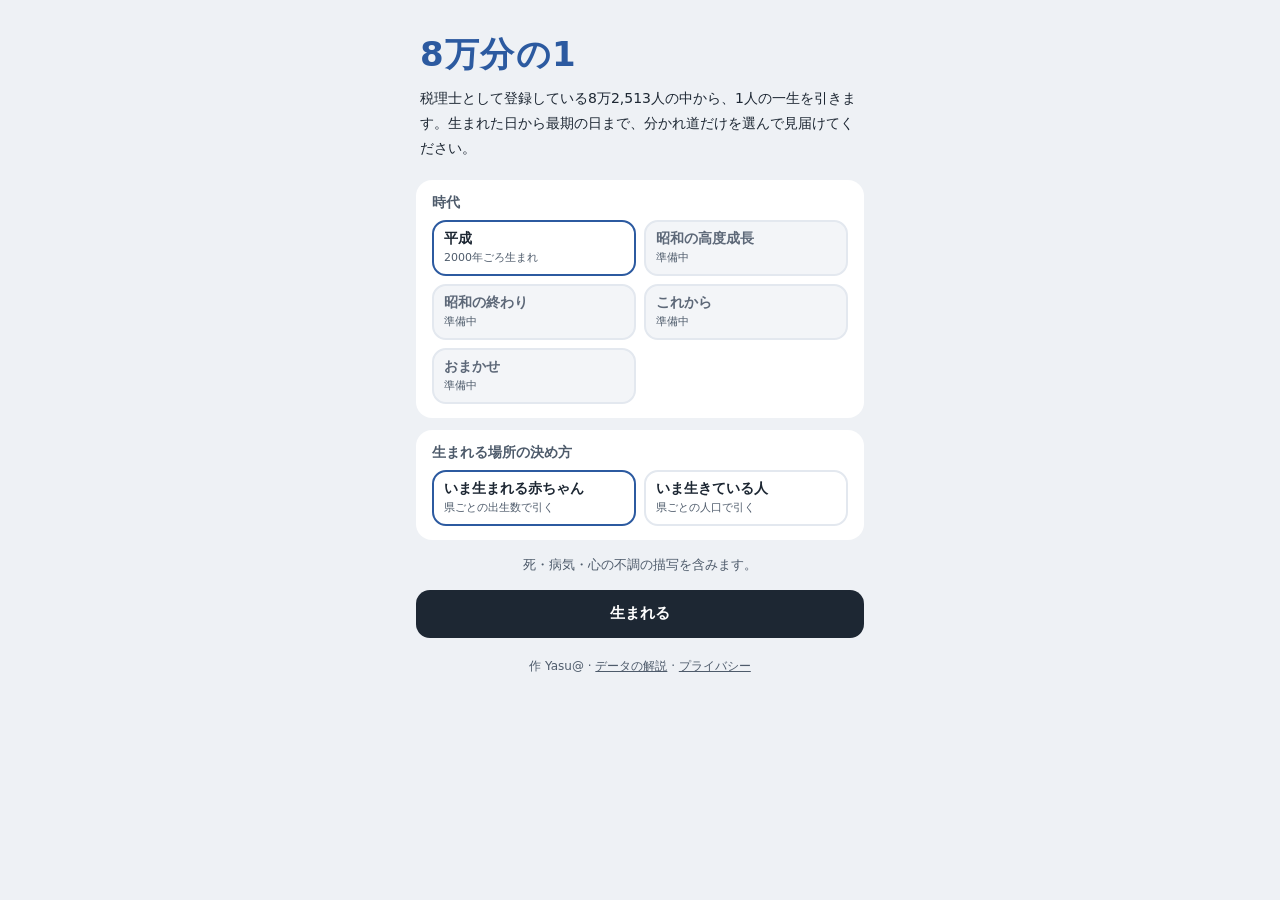
==== index.html @ 5fd1184f "公開 v0.1.0・90e4725 Co-Authored-By: Claude Opus 5.5 (1M context) <noreply@anthropic.com>" ====
<!doctype html>
<html lang="ja">
<head>
<meta charset="utf-8">
<meta name="viewport" content="width=device-width, initial-scale=1, viewport-fit=cover">
<title>8万分の1</title>
<meta name="description" content="税理士として登録している8万人の中から、1人の一生を引く人生シミュレーター。作 Yasu@">
<link rel="preconnect" href="https://fonts.googleapis.com">
<link rel="preconnect" href="https://fonts.gstatic.com" crossorigin>
<link href="https://fonts.googleapis.com/css2?family=Zen+Maru+Gothic:wght@500;700&amp;display=swap" rel="stylesheet">
<link rel="stylesheet" href="src/ui/style.css">
<meta property="og:type" content="website">
<meta property="og:site_name" content="8万分の1">
<meta property="og:title" content="8万分の1">
<meta property="og:description" content="税理士として登録している8万人の中から、1人の一生を引く人生シミュレーター。作 Yasu@">
<meta property="og:url" content="https://nextstage2008-pixel.github.io/8man-life/">
<meta property="og:image" content="https://nextstage2008-pixel.github.io/8man-life/assets/og/default.png">
<meta property="og:image:width" content="1200">
<meta property="og:image:height" content="630">
<meta name="twitter:card" content="summary_large_image">
<meta http-equiv="Content-Security-Policy" content="default-src 'self'; script-src 'self'; style-src 'self' 'unsafe-inline' https://fonts.googleapis.com; font-src https://fonts.gstatic.com; img-src 'self' data: blob:; connect-src 'self'; base-uri 'self'; form-action 'none'">
<meta name="referrer" content="strict-origin-when-cross-origin">
</head>
<body>
<main id="app"></main>
<noscript><p style="padding: 16px">このゲームは JavaScript を使います。</p></noscript>
<script type="module" src="src/ui/main.js"></script>
</body>
</html>
---- src/ui/style.css ----
/* 『8万分の1』の見た目：C カード（設計書8節・見本 https://claude.ai/artifact/354ZJucYWx86AouEbpT6fk ） */
:root {
  --ground: #EEF1F5;
  --card: #FFFFFF;
  --ink: #1D2733;
  --sub: #4E5B6B;
  --blue: #2C5AA0;
  --blue-dark: #1F4280;
  --blue-soft: #E3EBF7;
  --orange: #B5521A;
  --rule: #E3E8EF;
  --soft: #F3F5F8;
  --muted: #5D6878;
  --radius: 16px;
  --font: 'Zen Maru Gothic', system-ui, sans-serif;
}

* { box-sizing: border-box; }
html, body { margin: 0; background: var(--ground); color: var(--ink); font-family: var(--font); -webkit-text-size-adjust: 100%; }
button, textarea { font-family: inherit; color: inherit; }
button { cursor: pointer; }
button:disabled { cursor: default; }
:focus-visible { outline: 3px solid var(--blue); outline-offset: 2px; }

#app { max-width: 480px; margin: 0 auto; min-height: 100vh; }
.screen { display: flex; flex-direction: column; gap: 12px; padding: 14px 16px 24px; }
.card { background: var(--card); border-radius: var(--radius); padding: 14px 16px; }
.sec { font-size: 14px; font-weight: 700; color: var(--sub); margin: 0 0 8px; display: block; }

/* ボタン */
.btn-primary, .btn-soft, .btn-plain { min-height: 48px; border: 0; border-radius: 14px; font-size: 15px; font-weight: 700; padding: 0 16px; width: 100%; }
.btn-primary { background: var(--ink); color: #FFFFFF; }
.btn-soft { background: var(--blue-soft); color: var(--blue); }
.btn-plain { background: var(--card); color: var(--ink); }
.btn-round { width: 44px; height: 44px; flex-shrink: 0; border-radius: 50%; border: 0; background: var(--blue); color: #FFFFFF; display: flex; align-items: center; justify-content: center; padding: 0; }

/* 札 */
.tag { display: inline-block; flex-shrink: 0; font-size: 11px; font-weight: 700; border-radius: 10px; padding: 2px 8px; line-height: 1.5; }
.tag-solid { background: var(--blue); color: #FFFFFF; }
.tag-accent { background: var(--orange); color: #FFFFFF; }
.tag-soft { background: var(--blue-soft); color: var(--blue); }
.tag-gray { background: var(--soft); color: var(--muted); }
.tag-line { border: 1px solid var(--blue); color: var(--blue); padding: 1px 7px; }

/* 最初の画面 */
.start-head { padding: 18px 4px 6px; }
.title { font-size: 34px; font-weight: 700; color: var(--blue); margin: 0 0 8px; letter-spacing: 0.04em; }
.lead { font-size: 14px; line-height: 1.8; margin: 0; }
.options { display: grid; grid-template-columns: repeat(2, minmax(0, 1fr)); gap: 8px; }
.option { min-height: 56px; border: 2px solid var(--rule); border-radius: 14px; background: var(--card); padding: 8px 10px; display: flex; flex-direction: column; align-items: flex-start; gap: 2px; text-align: left; }
.option[aria-pressed="true"] { border-color: var(--blue); }
.option:disabled { background: var(--soft); color: var(--muted); }
.option-label { font-size: 14px; font-weight: 700; }
.option-sub { font-size: 11px; color: var(--sub); }
.notice { background: var(--blue-soft); color: var(--blue-dark); border-radius: 12px; padding: 10px 12px; margin: 0; font-size: 13px; }
.caution { font-size: 13px; color: var(--sub); text-align: center; margin: 4px 0; }
.credit { font-size: 12px; color: var(--sub); text-align: center; padding-top: 8px; }

/* 出生届 */
.birth-head { display: flex; justify-content: space-between; align-items: center; }
.birth-year { font-size: 13px; color: var(--sub); }
.birth-who { display: flex; align-items: center; gap: 12px; margin: 14px 0 8px; }
.birth-name { font-size: 26px; font-weight: 700; }
.birth-lead { font-size: 14px; line-height: 1.8; margin: 0 0 10px; }
.facts { display: grid; grid-template-columns: repeat(2, minmax(0, 1fr)); gap: 10px 14px; margin: 0; padding-top: 10px; border-top: 1px solid var(--rule); }
.fact dt { font-size: 11px; color: var(--sub); }
.fact dd { margin: 2px 0 0; font-size: 14px; font-weight: 700; }
.dots { color: var(--blue); letter-spacing: 0.1em; }
.birth-note { font-size: 13px; color: var(--sub); line-height: 1.7; margin: 12px 0 0; }

/* 人生の画面 */
.life { min-height: 100vh; padding-bottom: 0; }
#profile { position: sticky; top: 8px; z-index: 2; }
.profile { background: var(--card); border-radius: var(--radius); padding: 14px 16px; display: flex; flex-direction: column; gap: 10px; box-shadow: 0 1px 6px rgba(29, 39, 51, 0.08); }
.profile-top { display: flex; align-items: center; gap: 12px; }
.avatar { width: 44px; height: 44px; border-radius: 50%; background: var(--blue); color: #FFFFFF; display: flex; align-items: center; justify-content: center; font-size: 18px; font-weight: 700; flex-shrink: 0; }
.avatar-big { width: 52px; height: 52px; font-size: 22px; }
.who { flex-grow: 1; min-width: 0; }
.name { font-size: 18px; font-weight: 700; }
.meta { font-size: 12px; color: var(--sub); }
.role { font-size: 12px; font-weight: 700; color: var(--blue); background: var(--blue-soft); border-radius: 12px; padding: 4px 10px; flex-shrink: 0; }
.chips { display: flex; flex-wrap: wrap; gap: 6px; }
.chip { font-size: 12px; border-radius: 12px; padding: 3px 10px; }
.chip-pass { background: var(--blue); color: #FFFFFF; }
.chip-exempt { border: 1px solid var(--orange); color: var(--orange); padding: 2px 9px; }
.stats { display: grid; grid-template-columns: repeat(4, minmax(0, 1fr)); gap: 8px; }
.stat { display: flex; flex-direction: column; gap: 4px; font-size: 11px; color: var(--sub); }
.stat-num { font-size: 16px; font-weight: 700; color: var(--ink); }
.bar { height: 4px; border-radius: 2px; background: var(--rule); }
.bar-fill { height: 4px; border-radius: 2px; background: var(--blue); }
.log { display: flex; flex-direction: column; gap: 10px; padding-bottom: 150px; }
.year-card { background: var(--card); border-radius: var(--radius); padding: 12px 16px; display: flex; flex-direction: column; gap: 8px; }
.year-card.current { outline: 2px solid var(--blue); }
.year-head { font-size: 12px; font-weight: 700; color: var(--sub); margin: 0; }
.year-card.current .year-head { color: var(--blue); }
.line { display: flex; gap: 8px; align-items: flex-start; margin: 0; font-size: 14px; line-height: 1.65; }
.line-strong .line-text { font-weight: 700; }
.line-muted { color: var(--muted); }
.imagine { font-size: 12px; color: var(--sub); text-align: center; background: var(--soft); border-radius: 8px; padding: 6px; margin: 0; }
.support { font-size: 13px; line-height: 1.7; background: var(--blue-soft); color: var(--blue-dark); border-radius: 10px; padding: 8px 10px; margin: 0; }
.controls-wrap { position: fixed; left: 0; right: 0; bottom: 0; display: flex; justify-content: center; padding: 0 16px 16px; pointer-events: none; }
.controls { pointer-events: auto; width: 100%; max-width: 448px; background: var(--card); border-radius: 20px; padding: 8px; display: flex; flex-direction: column; gap: 8px; box-shadow: 0 2px 10px rgba(29, 39, 51, 0.12); }
.controls-row { display: flex; gap: 6px; align-items: center; }
.speeds { display: grid; grid-template-columns: repeat(5, minmax(0, 1fr)); flex-grow: 1; background: var(--ground); border-radius: 14px; padding: 3px; }
.speed { height: 44px; border: 0; border-radius: 11px; background: transparent; color: var(--sub); font-size: 13px; }
.speed[aria-pressed="true"] { background: var(--card); color: var(--ink); font-weight: 700; }

/* 分かれ道の板 */
.sheet-wrap { position: fixed; inset: 0; z-index: 10; background: rgba(29, 39, 51, 0.45); display: flex; align-items: flex-end; justify-content: center; }
.sheet-wrap[hidden] { display: none; }
.sheet { width: 100%; max-width: 480px; max-height: 92vh; overflow-y: auto; background: var(--card); border-radius: 24px 24px 0 0; padding: 10px 18px 24px; display: flex; flex-direction: column; gap: 12px; }
.sheet-handle { align-self: center; width: 40px; height: 4px; border-radius: 2px; background: var(--rule); }
.sheet-meta { display: flex; align-items: center; gap: 8px; font-size: 12px; color: var(--sub); }
.sheet-title { font-size: 22px; font-weight: 700; line-height: 1.4; margin: 0; }
.sheet-body { font-size: 14px; line-height: 1.75; margin: 0; }
.sheet-fact { font-size: 12px; color: var(--sub); background: var(--soft); border-radius: 10px; padding: 8px 12px; margin: 0; }
.sheet-label { font-size: 12px; color: var(--sub); }
.textarea { width: 100%; border: 2px solid var(--rule); border-radius: 12px; padding: 10px; font-size: 14px; line-height: 1.6; resize: vertical; background: var(--card); }
.choices { display: flex; flex-direction: column; gap: 8px; }
.choice { min-height: 52px; border: 2px solid #C9D3E2; border-radius: 14px; background: var(--card); padding: 10px 14px; text-align: left; display: flex; flex-direction: column; gap: 3px; }
.choice:hover, .choice:focus-visible { border-color: var(--blue); }
.choice-label { font-size: 15px; font-weight: 700; }
.choice-sub { font-size: 12px; color: var(--sub); }
.sheet-note { font-size: 12px; color: var(--sub); text-align: center; margin: 0; }

/* 最期と結果 */
.final { padding: 6px 4px 0; }
.final-main { font-size: 18px; font-weight: 700; line-height: 1.6; margin: 0 0 4px; }
.final-sub { font-size: 13px; line-height: 1.7; color: var(--sub); margin: 0; }
.support-box { background: var(--blue-soft); color: var(--blue-dark); border-radius: var(--radius); padding: 12px 16px; font-size: 13px; line-height: 1.7; }
.support-box p { margin: 0; }
.result-card { display: flex; flex-direction: column; gap: 14px; padding: 18px; }
.rc-top { display: flex; justify-content: space-between; align-items: center; }
.rc-author { font-size: 11px; color: var(--sub); }
.rc-who { display: flex; align-items: center; gap: 12px; }
.rc-name { font-size: 22px; font-weight: 700; }
.rc-meta { font-size: 12px; color: var(--sub); }
.rc-nums { display: grid; grid-template-columns: repeat(3, minmax(0, 1fr)); gap: 8px; }
.num { background: var(--soft); border-radius: 12px; padding: 10px 6px; display: flex; flex-direction: column; align-items: center; gap: 2px; text-align: center; }
.num-v { font-size: 20px; font-weight: 700; color: var(--blue); }
.num-accent { color: var(--orange); }
.num-l { font-size: 11px; color: var(--sub); }
.rc-rows { margin: 0; display: flex; flex-direction: column; gap: 6px; }
.rc-row { display: flex; gap: 8px; font-size: 13px; line-height: 1.6; }
.rc-row dt { flex-shrink: 0; width: 64px; color: var(--sub); }
.rc-row dd { margin: 0; min-width: 0; }
.rc-hash { font-size: 12px; color: var(--blue); }
.actions { display: flex; flex-direction: column; gap: 8px; }
.actions-row { display: grid; grid-template-columns: repeat(2, minmax(0, 1fr)); gap: 8px; }
.legend { display: flex; flex-wrap: wrap; gap: 12px; font-size: 12px; color: var(--sub); margin: 8px 0 0; }
.legend-item { display: flex; align-items: center; gap: 4px; }
.legend-mark { width: 12px; height: 3px; display: inline-block; }
.timeline { margin: 0; padding: 0; list-style: none; display: flex; flex-direction: column; gap: 8px; font-size: 13px; line-height: 1.6; }
.timeline li { display: flex; gap: 10px; }
.tl-age { flex-shrink: 0; width: 40px; color: var(--blue); font-weight: 700; }
.peers { margin: 0; padding: 0; list-style: none; display: flex; flex-direction: column; gap: 6px; font-size: 13px; line-height: 1.6; }
.peers li { display: flex; flex-direction: column; }
.peer-name { font-weight: 700; }
.hint { font-size: 12px; color: var(--sub); margin: 0 0 6px; }

/* 共有ページ・解説などのページ（リンクをボタンの形に） */
a.btn-primary, a.btn-soft, a.btn-plain { display: flex; align-items: center; justify-content: center; text-decoration: none; }
.credit a { color: var(--sub); }
.share-head { padding: 10px 4px 2px; }
.share-title { font-size: 22px; font-weight: 700; color: var(--blue); text-decoration: none; letter-spacing: 0.04em; }
.share-desc { font-size: 14px; line-height: 1.8; margin: 0; padding: 0 4px; }
.page-title { font-size: 22px; margin: 4px 4px 0; }
.page p { font-size: 14px; line-height: 1.8; margin: 0 0 8px; }
.page a { color: var(--blue); }
.src-list, .est-list, .plain-list { margin: 0; padding-left: 18px; display: flex; flex-direction: column; gap: 8px; font-size: 13px; line-height: 1.7; }
.est { display: flex; flex-direction: column; }
.est-value { font-weight: 700; color: var(--blue); }
.est-note { font-size: 12px; color: var(--sub); }

/* サーバーを使う部分：ご意見のボタン・人数の一行・みんなの欄 */
.link-btn { border: 0; background: none; padding: 0 2px; font-size: 12px; color: var(--sub); text-decoration: underline; min-height: 44px; }
.fb-btn { flex-shrink: 0; min-width: 44px; min-height: 44px; border: 0; border-radius: 12px; background: var(--soft); color: var(--sub); font-size: 11px; font-weight: 700; padding: 0 6px; }
.lives { font-size: 13px; color: var(--blue); font-weight: 700; margin: 10px 0 0; }
.minna-rows { margin: 0 0 8px; padding: 0; list-style: none; display: flex; flex-direction: column; gap: 8px; font-size: 13px; line-height: 1.6; }
.minna-rows li { display: flex; flex-direction: column; }
.minna-title { color: var(--sub); font-size: 12px; }
.minna-choice { font-weight: 700; }
.minna-pct { color: var(--orange); font-weight: 700; }
.minna-sub { font-size: 13px; color: var(--sub); margin: 8px 0 4px; }
.author-link { color: inherit; }
.support, .support-box { overflow-wrap: anywhere; }
.support a, .support-box a { color: inherit; font-weight: 700; }
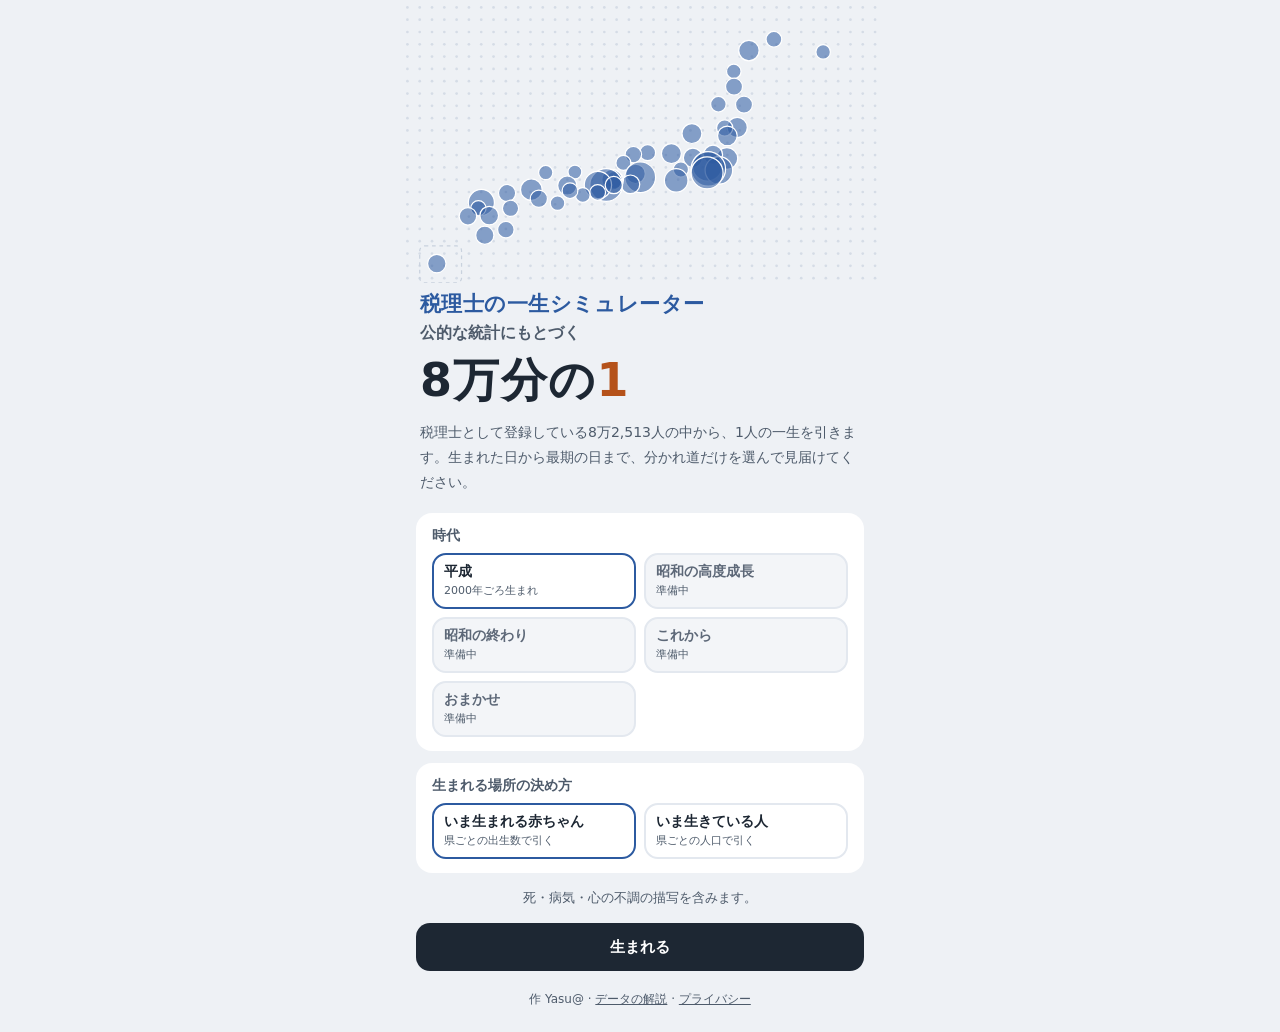
==== commit 2ce65c8b: "公開 v0.1.0・9d0f968 Co-Authored-By: Claude Opus 5.5 (1M context) <noreply@anthropic.com>" ====
--- a/index.html
+++ b/index.html
@@ -3,7 +3,7 @@
 <head>
 <meta charset="utf-8">
 <meta name="viewport" content="width=device-width, initial-scale=1, viewport-fit=cover">
-<title>8万分の1</title>
+<title>8万分の1｜税理士の一生シミュレーター</title>
 <meta name="description" content="税理士として登録している8万人の中から、1人の一生を引く人生シミュレーター。作 Yasu@">
 <link rel="preconnect" href="https://fonts.googleapis.com">
 <link rel="preconnect" href="https://fonts.gstatic.com" crossorigin>
@@ -11,7 +11,7 @@
 <link rel="stylesheet" href="src/ui/style.css">
 <meta property="og:type" content="website">
 <meta property="og:site_name" content="8万分の1">
-<meta property="og:title" content="8万分の1">
+<meta property="og:title" content="8万分の1｜税理士の一生シミュレーター">
 <meta property="og:description" content="税理士として登録している8万人の中から、1人の一生を引く人生シミュレーター。作 Yasu@">
 <meta property="og:url" content="https://nextstage2008-pixel.github.io/8man-life/">
 <meta property="og:image" content="https://nextstage2008-pixel.github.io/8man-life/assets/og/default.png">
--- a/src/ui/style.css
+++ b/src/ui/style.css
@@ -43,9 +43,20 @@
 .tag-line { border: 1px solid var(--blue); color: var(--blue); padding: 1px 7px; }
 
 /* 最初の画面 */
-.start-head { padding: 18px 4px 6px; }
-.title { font-size: 34px; font-weight: 700; color: var(--blue); margin: 0 0 8px; letter-spacing: 0.04em; }
-.lead { font-size: 14px; line-height: 1.8; margin: 0; }
+.start-head { padding: 0 4px 6px; }
+/* 点の日本地図（丸は県ごとの出生数。光るのは main.js が出生数の重みで選んだ県） */
+.map-wrap { margin: -14px -20px 0; }
+.jp-map { display: block; width: 100%; height: auto; }
+.jp-grid circle { fill: #D5DCE6; }
+.okinawa-box { fill: none; stroke: #C9D2DE; stroke-dasharray: 3 3; }
+.pref-dot { fill: var(--blue); fill-opacity: 0.55; stroke: #FFFFFF; stroke-width: 1; transition: fill 0.6s, fill-opacity 0.6s; }
+.pref-dot.lit { fill: var(--orange); fill-opacity: 0.85; }
+@media (prefers-reduced-motion: reduce) { .pref-dot { transition: none; } }
+.kicker { font-size: 21px; font-weight: 700; color: var(--blue); letter-spacing: 0.02em; margin: 6px 0 0; line-height: 1.5; }
+.kicker-sub { font-size: 16px; font-weight: 700; color: var(--sub); margin: 2px 0 6px; }
+.title { font-size: 46px; font-weight: 700; color: var(--ink); margin: 0 0 8px; letter-spacing: 0.03em; }
+.title .one { color: var(--orange); }
+.lead { font-size: 14px; line-height: 1.8; margin: 0; color: var(--sub); }
 .options { display: grid; grid-template-columns: repeat(2, minmax(0, 1fr)); gap: 8px; }
 .option { min-height: 56px; border: 2px solid var(--rule); border-radius: 14px; background: var(--card); padding: 8px 10px; display: flex; flex-direction: column; align-items: flex-start; gap: 2px; text-align: left; }
 .option[aria-pressed="true"] { border-color: var(--blue); }
@@ -70,7 +81,7 @@
 
 /* 人生の画面 */
 .life { min-height: 100vh; padding-bottom: 0; }
-#profile { position: sticky; top: 8px; z-index: 2; }
+#bar { position: sticky; top: 8px; z-index: 2; }
 .profile { background: var(--card); border-radius: var(--radius); padding: 14px 16px; display: flex; flex-direction: column; gap: 10px; box-shadow: 0 1px 6px rgba(29, 39, 51, 0.08); }
 .profile-top { display: flex; align-items: center; gap: 12px; }
 .avatar { width: 44px; height: 44px; border-radius: 50%; background: var(--blue); color: #FFFFFF; display: flex; align-items: center; justify-content: center; font-size: 18px; font-weight: 700; flex-shrink: 0; }
@@ -185,3 +196,11 @@
 .author-link { color: inherit; }
 .support, .support-box { overflow-wrap: anywhere; }
 .support a, .support-box a { color: inherit; font-weight: 700; }
+
+/* 場面の絵（題名と場面の絵の設計書 4.4）。角ばったまま拡大する */
+.profile-bar { padding: 10px 14px; }
+.scene-card { padding: 10px; }
+.scene-canvas { display: block; width: 100%; height: auto; image-rendering: pixelated; image-rendering: crisp-edges; border-radius: 10px; background: var(--soft); }
+.scene-caption { margin: 6px 4px 0; font-size: 12px; color: var(--sub); line-height: 1.5; }
+.stats-card { padding: 12px 14px; display: flex; flex-direction: column; gap: 10px; }
+.rc-scene { margin: 2px 0; }
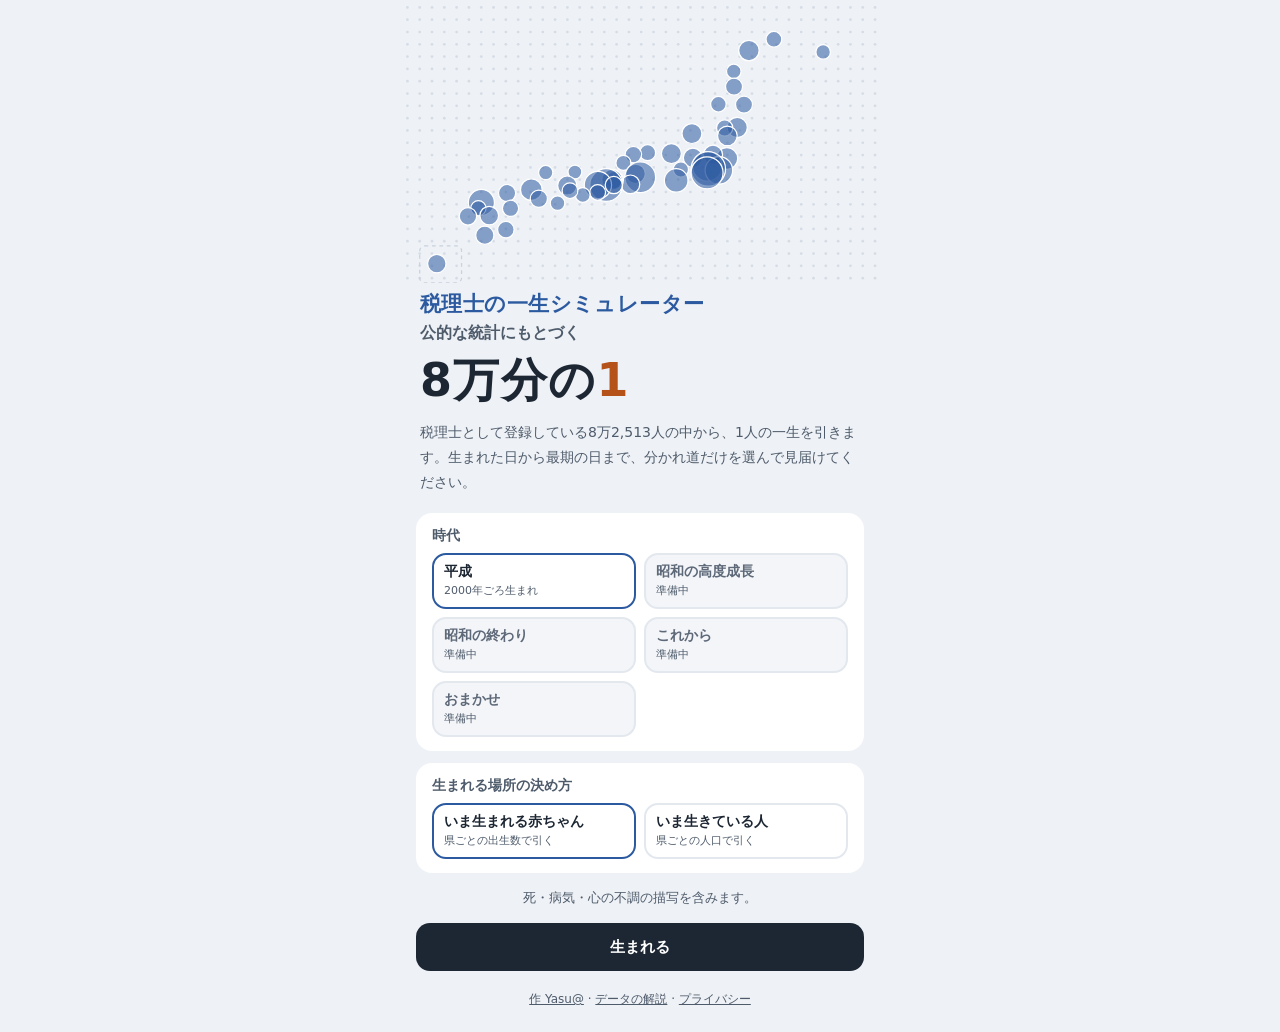
==== commit 4bebc8a8: "公開 v0.2.0・c1d62f0 Co-Authored-By: Claude Opus 5.5 (1M context) <noreply@anthropic.com>" ====
--- a/index.html
+++ b/index.html
@@ -9,6 +9,11 @@
 <link rel="preconnect" href="https://fonts.gstatic.com" crossorigin>
 <link href="https://fonts.googleapis.com/css2?family=Zen+Maru+Gothic:wght@500;700&amp;display=swap" rel="stylesheet">
 <link rel="stylesheet" href="src/ui/style.css">
+<link rel="icon" type="image/png" sizes="32x32" href="assets/icon/favicon-32.png">
+<link rel="apple-touch-icon" href="assets/icon/apple-touch-icon.png">
+<link rel="manifest" href="manifest.webmanifest">
+<meta name="apple-mobile-web-app-title" content="8万分の1">
+<meta name="theme-color" content="#EEF1F5">
 <meta property="og:type" content="website">
 <meta property="og:site_name" content="8万分の1">
 <meta property="og:title" content="8万分の1｜税理士の一生シミュレーター">
--- a/src/ui/style.css
+++ b/src/ui/style.css
@@ -204,3 +204,14 @@
 .scene-caption { margin: 6px 4px 0; font-size: 12px; color: var(--sub); line-height: 1.5; }
 .stats-card { padding: 12px 14px; display: flex; flex-direction: column; gap: 10px; }
 .rc-scene { margin: 2px 0; }
+
+/* 年収・貯蓄・借入金（数値の欄の下）と、最期のお金のまとめ */
+.money { display: grid; grid-template-columns: repeat(3, minmax(0, 1fr)); gap: 8px; margin-top: 12px; padding-top: 10px; border-top: 1px solid var(--rule); }
+.money-item { display: flex; flex-direction: column; gap: 2px; min-width: 0; }
+.money-label { font-size: 11px; color: var(--sub); }
+.money-num { font-size: 15px; font-weight: 700; color: var(--ink); overflow-wrap: anywhere; }
+.money-sub { display: block; font-size: 10px; font-weight: 500; color: var(--sub); }
+.money-sum { margin: 0; display: grid; gap: 6px; }
+.money-sum div { display: flex; justify-content: space-between; gap: 12px; font-size: 14px; }
+.money-sum dt { color: var(--sub); white-space: nowrap; flex-shrink: 0; }
+.money-sum dd { margin: 0; font-weight: 700; text-align: right; }
